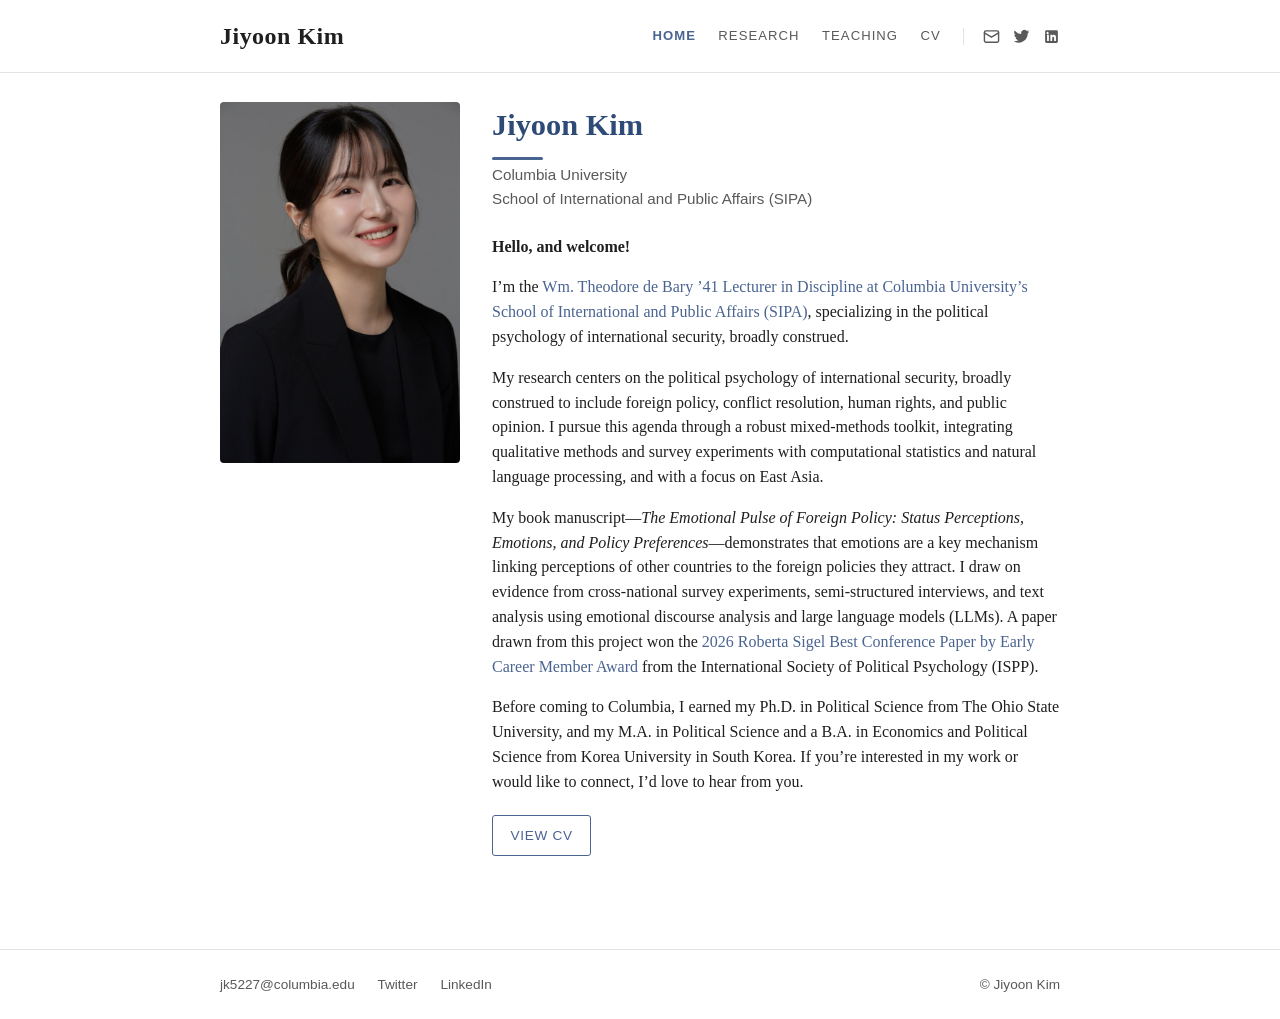
==== index.html @ d42f577f "Update email, links, bio, and Fall 2026 teaching" ====
<!DOCTYPE html>
<html lang="en">
<head>
  <meta charset="utf-8">
  <meta name="viewport" content="width=device-width, initial-scale=1">
  <title>Jiyoon Kim</title>
  <meta name="description" content="Jiyoon Kim — Lecturer at Columbia University SIPA. Political psychology of international security.">
  <link rel="stylesheet" href="css/style.css">
</head>
<body>
  <header>
    <div class="header-inner">
      <a class="site-title" href="index.html">Jiyoon Kim</a>
      <nav>
        <a href="index.html" class="active">Home</a>
        <a href="research.html">Research</a>
        <a href="teaching.html">Teaching</a>
        <a href="cv.html">CV</a>
        <span class="nav-social">
          <a href="mailto:jk5227@columbia.edu" aria-label="Email" title="Email"><svg viewBox="0 0 24 24" fill="none" stroke="currentColor" stroke-width="2" stroke-linecap="round" stroke-linejoin="round"><rect x="2" y="4" width="20" height="16" rx="2"/><path d="m2 7 10 6 10-6"/></svg></a>
          <a href="https://twitter.com/jiyoon_kim_" aria-label="Twitter" title="Twitter"><svg viewBox="0 0 24 24" fill="currentColor"><path d="M23 4.9c-.8.4-1.7.7-2.6.8a4.6 4.6 0 0 0 2-2.5c-.9.5-1.9.9-2.9 1.1a4.5 4.5 0 0 0-7.8 4.1A12.9 12.9 0 0 1 2.4 3.7a4.5 4.5 0 0 0 1.4 6 4.4 4.4 0 0 1-2-.5v.1c0 2.2 1.5 4 3.6 4.4a4.5 4.5 0 0 1-2 .1 4.5 4.5 0 0 0 4.2 3.1A9.1 9.1 0 0 1 1 18.8a12.8 12.8 0 0 0 6.9 2c8.3 0 12.9-6.9 12.9-12.9v-.6c.9-.6 1.6-1.4 2.2-2.4z"/></svg></a>
          <a href="https://www.linkedin.com/in/jiyoon-kim-1bb18b288/" aria-label="LinkedIn" title="LinkedIn"><svg viewBox="0 0 24 24" fill="currentColor"><path d="M19 3H5a2 2 0 0 0-2 2v14a2 2 0 0 0 2 2h14a2 2 0 0 0 2-2V5a2 2 0 0 0-2-2zM8.3 18.3H5.7V9.7h2.6v8.6zM7 8.6a1.6 1.6 0 1 1 0-3.1 1.6 1.6 0 0 1 0 3.1zm11.3 9.7h-2.6v-4.2c0-1-.4-1.7-1.3-1.7-.7 0-1.1.5-1.3 1l-.1.7v4.2h-2.6V9.7h2.6v1.1c.3-.5 1-1.3 2.3-1.3 1.7 0 3 1.1 3 3.5v5.3z"/></svg></a>
        </span>
      </nav>
    </div>
  </header>

  <main>
    <div class="home-grid">
      <img src="assets/img/profile.jpg" alt="Portrait of Jiyoon Kim">
      <div class="home-name">
        <h1>Jiyoon Kim</h1>
        <p class="affiliation">Columbia University<br>School of International and Public Affairs (SIPA)</p>

        <p><strong>Hello, and welcome!</strong></p>
        <p>I&rsquo;m the <a href="https://www.sipa.columbia.edu/communities-connections/faculty/jiyoon-kim">Wm. Theodore de Bary &rsquo;41 Lecturer in Discipline at Columbia University&rsquo;s School of International and Public Affairs (SIPA)</a>, specializing in the political psychology of international security, broadly construed.</p>
        <p>My research centers on the political psychology of international security, broadly construed to include foreign policy, conflict resolution, human rights, and public opinion. I pursue this agenda through a robust mixed-methods toolkit, integrating qualitative methods and survey experiments with computational statistics and natural language processing, and with a focus on East Asia.</p>
        <p>My book manuscript&mdash;<em>The Emotional Pulse of Foreign Policy: Status Perceptions, Emotions, and Policy Preferences</em>&mdash;demonstrates that emotions are a key mechanism linking perceptions of other countries to the foreign policies they attract. I draw on evidence from cross-national survey experiments, semi-structured interviews, and text analysis using emotional discourse analysis and large language models (LLMs). A paper drawn from this project won the <a href="https://ispp.org/awards/sigel/">2026 Roberta Sigel Best Conference Paper by Early Career Member Award</a> from the International Society of Political Psychology (ISPP).</p>
        <p>Before coming to Columbia, I earned my Ph.D. in Political Science from The Ohio State University, and my M.A. in Political Science and a B.A. in Economics and Political Science from Korea University in South Korea. If you&rsquo;re interested in my work or would like to connect, I&rsquo;d love to hear from you.</p>

        <p><a class="btn" href="cv.html">View CV</a></p>
      </div>
    </div>
  </main>

  <footer>
    <div class="footer-inner">
      <div>
        <a href="mailto:jk5227@columbia.edu">jk5227@columbia.edu</a>
        <a href="https://twitter.com/jiyoon_kim_">Twitter</a>
        <a href="https://www.linkedin.com/in/jiyoon-kim-1bb18b288/">LinkedIn</a>
      </div>
      <div>&copy; Jiyoon Kim</div>
    </div>
  </footer>
</body>
</html>
---- css/style.css ----
/* Jiyoon Kim — personal academic site */

:root {
  --text: #1f1f1f;
  --muted: #595959;
  --accent: #4a6491;
  --heading: #2e4a76;
  --rule: #e3e3e3;
  --bg: #ffffff;
  --max-width: 880px;
  --serif: "Iowan Old Style", "Palatino Linotype", Palatino, Georgia, serif;
  --sans: -apple-system, BlinkMacSystemFont, "Segoe UI", "Helvetica Neue", Arial, sans-serif;
}

* { box-sizing: border-box; }

body {
  margin: 0;
  font-family: var(--serif);
  font-size: 16px;
  line-height: 1.55;
  color: var(--text);
  background: var(--bg);
}

a { color: var(--accent); text-decoration: none; }
a:hover { text-decoration: underline; }

/* Header / nav */
header {
  border-bottom: 1px solid var(--rule);
}
.header-inner {
  max-width: var(--max-width);
  margin: 0 auto;
  padding: 1.1rem 1.25rem;
  display: flex;
  align-items: center;
  justify-content: space-between;
  flex-wrap: wrap;
  gap: 0.5rem 1.5rem;
}
.site-title {
  font-size: 1.5rem;
  letter-spacing: 0.02em;
  color: var(--text);
  font-weight: 600;
}
.site-title:hover { text-decoration: none; }
nav { font-family: var(--sans); font-size: 0.95rem; }
nav a {
  color: var(--muted);
  margin-left: 1.4rem;
  text-transform: uppercase;
  letter-spacing: 0.08em;
  font-size: 0.82rem;
}
nav a:first-child { margin-left: 0; }
nav a:hover { color: var(--text); text-decoration: none; }
nav a.active { color: var(--accent); font-weight: 600; }

/* Social icons in nav */
nav { display: flex; align-items: center; }
.nav-social {
  display: inline-flex;
  align-items: center;
  margin-left: 1.4rem;
  padding-left: 1.2rem;
  border-left: 1px solid var(--rule);
}
.nav-social a {
  margin-left: 0.8rem;
  text-transform: none;
  letter-spacing: 0;
  display: inline-flex;
}
.nav-social a:first-child { margin-left: 0; }
.nav-social svg { width: 17px; height: 17px; display: block; }
.nav-social a:hover { color: var(--accent); }

/* Layout */
main {
  max-width: var(--max-width);
  margin: 0 auto;
  padding: 1.8rem 1.25rem 2.5rem;
}
h1 {
  font-size: 1.9rem;
  font-weight: 600;
  margin: 0 0 1.2rem;
  color: var(--heading);
}
h1::after {
  content: "";
  display: block;
  width: 3.2rem;
  height: 3px;
  background: var(--accent);
  border-radius: 2px;
  margin-top: 0.5rem;
}
h2 {
  font-size: 1.3rem;
  font-weight: 600;
  margin: 2.2rem 0 0.8rem;
  color: var(--heading);
  border-bottom: 2px solid var(--accent);
  padding-bottom: 0.35rem;
}
.muted { color: var(--muted); }

/* Intro lede under the page title */
.lede {
  font-size: 0.9rem;
  line-height: 1.6;
  color: var(--muted);
}
.lede + .lede { margin-top: 0.4rem; }
.lede-rule {
  border: none;
  border-top: 1px solid var(--rule);
  margin: 1.8rem 0 0;
}

/* Home */
.home-grid {
  display: grid;
  grid-template-columns: 240px 1fr;
  gap: 2rem;
  align-items: start;
}
.home-grid img {
  width: 100%;
  border-radius: 4px;
}
.home-name h1 { margin-bottom: 0.2rem; }
.affiliation {
  font-family: var(--sans);
  color: var(--muted);
  font-size: 0.95rem;
  margin: 0 0 1.5rem;
}
@media (max-width: 700px) {
  .home-grid { grid-template-columns: 1fr; }
  .home-grid img { max-width: 320px; }
}

/* Research entries */
.paper { margin-bottom: 1.8rem; }
.paper-title { font-weight: 600; color: var(--heading); }
.paper-note {
  font-family: var(--sans);
  font-size: 0.85rem;
  color: var(--muted);
}
/* Abstract / PDF chips */
.paper-actions {
  display: flex;
  align-items: center;
  flex-wrap: wrap;
  gap: 0.6rem;
  margin-top: 0.5rem;
  font-family: var(--sans);
}
.chip,
.paper-actions summary {
  display: inline-flex;
  align-items: center;
  gap: 0.35rem;
  border: 1px solid var(--accent);
  color: var(--accent);
  font-size: 0.78rem;
  letter-spacing: 0.05em;
  text-transform: uppercase;
  padding: 0.28rem 0.75rem;
  border-radius: 3px;
  cursor: pointer;
  user-select: none;
  list-style: none;
}
.paper-actions summary::-webkit-details-marker { display: none; }
.chip:hover,
.paper-actions summary:hover {
  background: var(--accent);
  color: #fff;
  text-decoration: none;
}
.paper-actions details[open] summary {
  background: var(--accent);
  color: #fff;
}
.chip svg { width: 13px; height: 13px; }
.abstract {
  display: none;
  margin: 0.7rem 0 0;
  font-size: 0.95rem;
  color: var(--muted);
}
.paper:has(details[open]) .abstract { display: block; }

/* Buttons */
.btn {
  display: inline-block;
  font-family: var(--sans);
  font-size: 0.85rem;
  letter-spacing: 0.05em;
  text-transform: uppercase;
  border: 1px solid var(--accent);
  padding: 0.55rem 1.1rem;
  border-radius: 3px;
  margin: 0.3rem 0.6rem 0.3rem 0;
}
.btn:hover { background: var(--accent); color: #fff; text-decoration: none; }

/* Teaching */
.course { margin-bottom: 1.6rem; }
.course strong { color: var(--heading); }
ul.ta-list { padding-left: 1.2rem; }
ul.ta-list li { margin-bottom: 0.35rem; }

/* CV embed */
.cv-frame {
  width: 100%;
  height: 85vh;
  border: 1px solid var(--rule);
  border-radius: 4px;
  margin-top: 1rem;
}

/* Footer */
footer {
  border-top: 1px solid var(--rule);
  margin-top: 2rem;
}
.footer-inner {
  max-width: var(--max-width);
  margin: 0 auto;
  padding: 1.5rem 1.25rem;
  font-family: var(--sans);
  font-size: 0.85rem;
  color: var(--muted);
  display: flex;
  justify-content: space-between;
  flex-wrap: wrap;
  gap: 0.5rem 1.5rem;
}
.footer-inner a { color: var(--muted); margin-right: 1.2rem; }
.footer-inner a:hover { color: var(--text); }
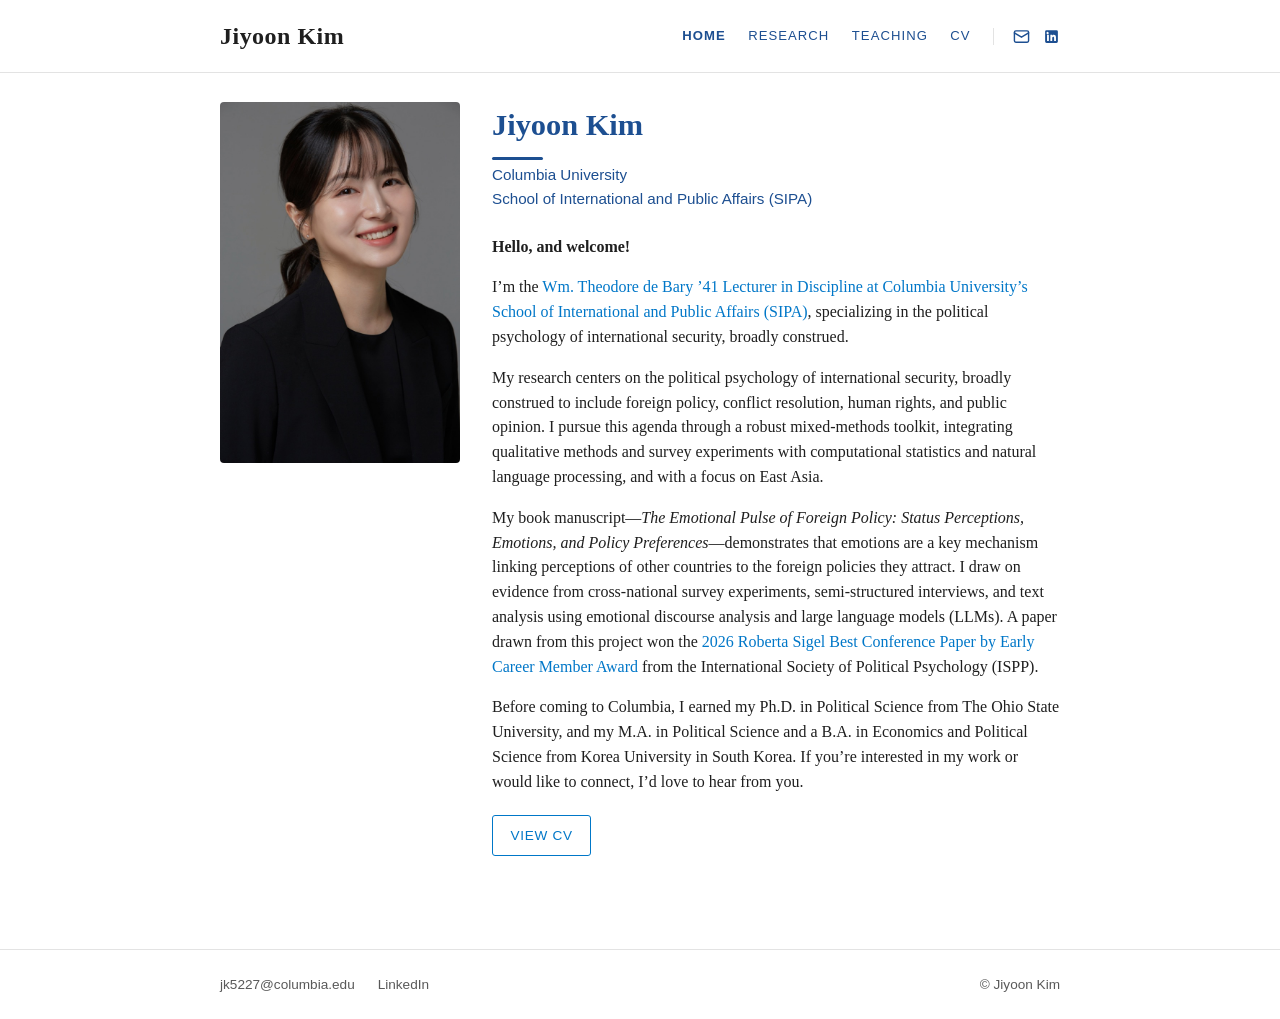
==== commit 856f2695: "Update contact email, links, colors, and teaching page - Email updated to jk5227@columbia.edu across" ====
--- a/index.html
+++ b/index.html
@@ -18,7 +18,6 @@
         <a href="cv.html">CV</a>
         <span class="nav-social">
           <a href="mailto:jk5227@columbia.edu" aria-label="Email" title="Email"><svg viewBox="0 0 24 24" fill="none" stroke="currentColor" stroke-width="2" stroke-linecap="round" stroke-linejoin="round"><rect x="2" y="4" width="20" height="16" rx="2"/><path d="m2 7 10 6 10-6"/></svg></a>
-          <a href="https://twitter.com/jiyoon_kim_" aria-label="Twitter" title="Twitter"><svg viewBox="0 0 24 24" fill="currentColor"><path d="M23 4.9c-.8.4-1.7.7-2.6.8a4.6 4.6 0 0 0 2-2.5c-.9.5-1.9.9-2.9 1.1a4.5 4.5 0 0 0-7.8 4.1A12.9 12.9 0 0 1 2.4 3.7a4.5 4.5 0 0 0 1.4 6 4.4 4.4 0 0 1-2-.5v.1c0 2.2 1.5 4 3.6 4.4a4.5 4.5 0 0 1-2 .1 4.5 4.5 0 0 0 4.2 3.1A9.1 9.1 0 0 1 1 18.8a12.8 12.8 0 0 0 6.9 2c8.3 0 12.9-6.9 12.9-12.9v-.6c.9-.6 1.6-1.4 2.2-2.4z"/></svg></a>
           <a href="https://www.linkedin.com/in/jiyoon-kim-1bb18b288/" aria-label="LinkedIn" title="LinkedIn"><svg viewBox="0 0 24 24" fill="currentColor"><path d="M19 3H5a2 2 0 0 0-2 2v14a2 2 0 0 0 2 2h14a2 2 0 0 0 2-2V5a2 2 0 0 0-2-2zM8.3 18.3H5.7V9.7h2.6v8.6zM7 8.6a1.6 1.6 0 1 1 0-3.1 1.6 1.6 0 0 1 0 3.1zm11.3 9.7h-2.6v-4.2c0-1-.4-1.7-1.3-1.7-.7 0-1.1.5-1.3 1l-.1.7v4.2h-2.6V9.7h2.6v1.1c.3-.5 1-1.3 2.3-1.3 1.7 0 3 1.1 3 3.5v5.3z"/></svg></a>
         </span>
       </nav>
@@ -47,7 +46,6 @@
     <div class="footer-inner">
       <div>
         <a href="mailto:jk5227@columbia.edu">jk5227@columbia.edu</a>
-        <a href="https://twitter.com/jiyoon_kim_">Twitter</a>
         <a href="https://www.linkedin.com/in/jiyoon-kim-1bb18b288/">LinkedIn</a>
       </div>
       <div>&copy; Jiyoon Kim</div>
--- a/css/style.css
+++ b/css/style.css
@@ -3,8 +3,12 @@
 :root {
   --text: #1f1f1f;
   --muted: #595959;
-  --accent: #4a6491;
-  --heading: #2e4a76;
+  /* Primary Blue (Pantone 7686C): menu items, titles, subtitle */
+  --primary: #1D4F91;
+  /* Secondary Blue 2 (Pantone 3005C): hyperlinks, courses, papers */
+  --secondary: #0077C8;
+  --accent: var(--secondary);
+  --heading: var(--primary);
   --rule: #e3e3e3;
   --bg: #ffffff;
   --max-width: 880px;
@@ -49,15 +53,15 @@
 .site-title:hover { text-decoration: none; }
 nav { font-family: var(--sans); font-size: 0.95rem; }
 nav a {
-  color: var(--muted);
+  color: var(--primary);
   margin-left: 1.4rem;
   text-transform: uppercase;
   letter-spacing: 0.08em;
   font-size: 0.82rem;
 }
 nav a:first-child { margin-left: 0; }
-nav a:hover { color: var(--text); text-decoration: none; }
-nav a.active { color: var(--accent); font-weight: 600; }
+nav a:hover { color: var(--secondary); text-decoration: none; }
+nav a.active { color: var(--primary); font-weight: 600; }
 
 /* Social icons in nav */
 nav { display: flex; align-items: center; }
@@ -95,7 +99,7 @@
   display: block;
   width: 3.2rem;
   height: 3px;
-  background: var(--accent);
+  background: var(--primary);
   border-radius: 2px;
   margin-top: 0.5rem;
 }
@@ -104,8 +108,17 @@
   font-weight: 600;
   margin: 2.2rem 0 0.8rem;
   color: var(--heading);
-  border-bottom: 2px solid var(--accent);
+  border-bottom: 2px solid var(--primary);
   padding-bottom: 0.35rem;
+}
+h3 {
+  font-family: var(--sans);
+  font-size: 0.85rem;
+  font-weight: 600;
+  letter-spacing: 0.08em;
+  text-transform: uppercase;
+  color: var(--muted);
+  margin: 1.6rem 0 0.5rem;
 }
 .muted { color: var(--muted); }
 
@@ -136,7 +149,7 @@
 .home-name h1 { margin-bottom: 0.2rem; }
 .affiliation {
   font-family: var(--sans);
-  color: var(--muted);
+  color: var(--primary);
   font-size: 0.95rem;
   margin: 0 0 1.5rem;
 }
@@ -147,7 +160,7 @@
 
 /* Research entries */
 .paper { margin-bottom: 1.8rem; }
-.paper-title { font-weight: 600; color: var(--heading); }
+.paper-title { font-weight: 600; color: var(--secondary); }
 .paper-note {
   font-family: var(--sans);
   font-size: 0.85rem;
@@ -214,7 +227,7 @@
 
 /* Teaching */
 .course { margin-bottom: 1.6rem; }
-.course strong { color: var(--heading); }
+.course strong { color: var(--secondary); }
 ul.ta-list { padding-left: 1.2rem; }
 ul.ta-list li { margin-bottom: 0.35rem; }
 
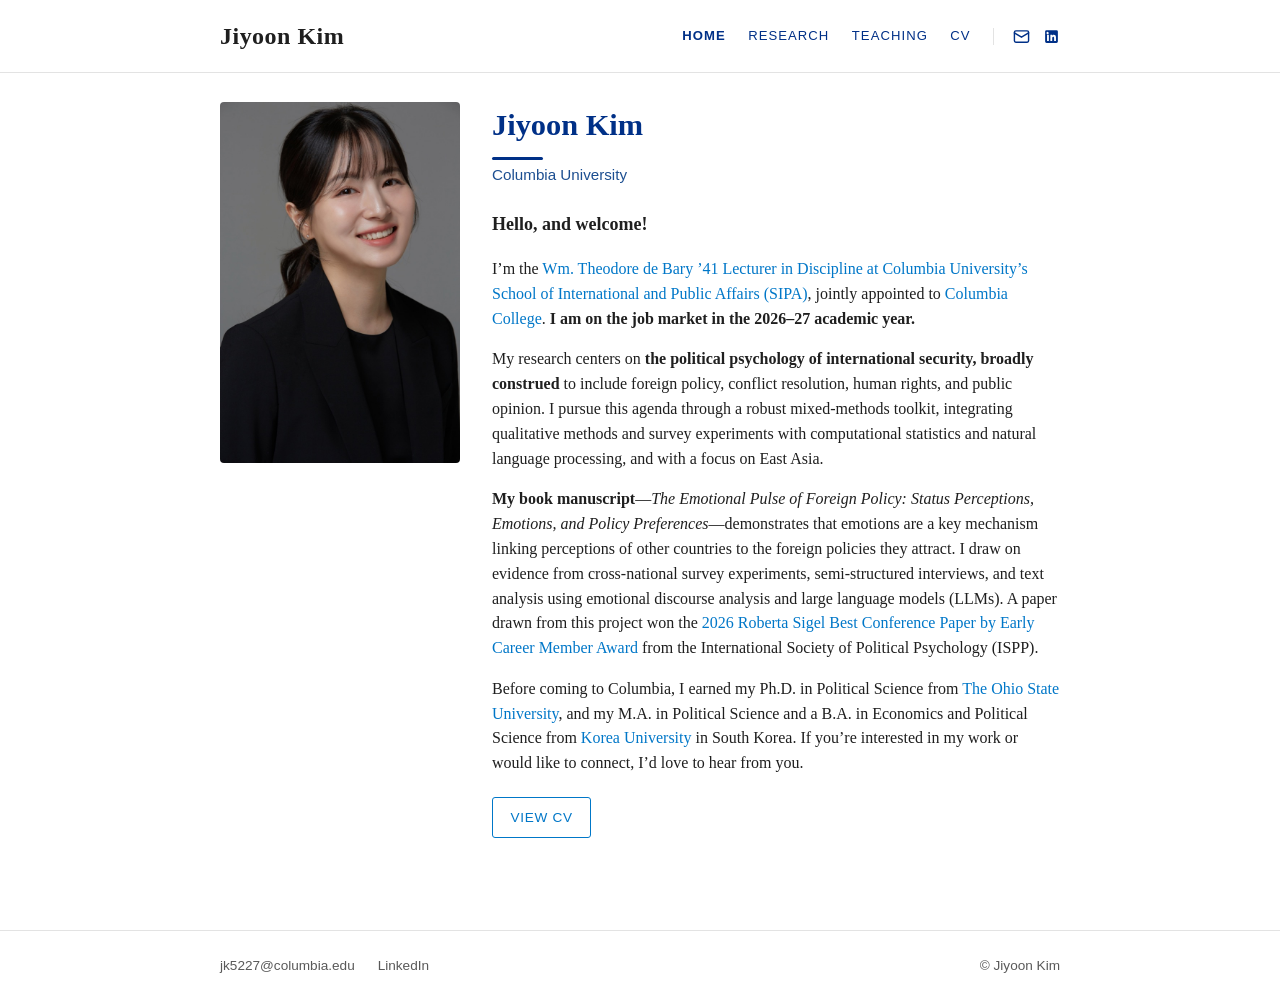
==== commit a74fbc1a: "Refine palette and rewrite homepage intro - Header site title back to black; page and section titles" ====
--- a/index.html
+++ b/index.html
@@ -29,13 +29,13 @@
       <img src="assets/img/profile.jpg" alt="Portrait of Jiyoon Kim">
       <div class="home-name">
         <h1>Jiyoon Kim</h1>
-        <p class="affiliation">Columbia University<br>School of International and Public Affairs (SIPA)</p>
+        <p class="affiliation">Columbia University</p>
 
-        <p><strong>Hello, and welcome!</strong></p>
-        <p>I&rsquo;m the <a href="https://www.sipa.columbia.edu/communities-connections/faculty/jiyoon-kim">Wm. Theodore de Bary &rsquo;41 Lecturer in Discipline at Columbia University&rsquo;s School of International and Public Affairs (SIPA)</a>, specializing in the political psychology of international security, broadly construed.</p>
-        <p>My research centers on the political psychology of international security, broadly construed to include foreign policy, conflict resolution, human rights, and public opinion. I pursue this agenda through a robust mixed-methods toolkit, integrating qualitative methods and survey experiments with computational statistics and natural language processing, and with a focus on East Asia.</p>
-        <p>My book manuscript&mdash;<em>The Emotional Pulse of Foreign Policy: Status Perceptions, Emotions, and Policy Preferences</em>&mdash;demonstrates that emotions are a key mechanism linking perceptions of other countries to the foreign policies they attract. I draw on evidence from cross-national survey experiments, semi-structured interviews, and text analysis using emotional discourse analysis and large language models (LLMs). A paper drawn from this project won the <a href="https://ispp.org/awards/sigel/">2026 Roberta Sigel Best Conference Paper by Early Career Member Award</a> from the International Society of Political Psychology (ISPP).</p>
-        <p>Before coming to Columbia, I earned my Ph.D. in Political Science from The Ohio State University, and my M.A. in Political Science and a B.A. in Economics and Political Science from Korea University in South Korea. If you&rsquo;re interested in my work or would like to connect, I&rsquo;d love to hear from you.</p>
+        <p class="welcome"><strong>Hello, and welcome!</strong></p>
+        <p>I&rsquo;m the <a href="https://www.sipa.columbia.edu/communities-connections/faculty/jiyoon-kim">Wm. Theodore de Bary &rsquo;41 Lecturer in Discipline at Columbia University&rsquo;s School of International and Public Affairs (SIPA)</a>, jointly appointed to <a href="https://www.college.columbia.edu/">Columbia College</a>. <strong>I am on the job market in the 2026&ndash;27 academic year.</strong></p>
+        <p>My research centers on <strong>the political psychology of international security, broadly construed</strong> to include foreign policy, conflict resolution, human rights, and public opinion. I pursue this agenda through a robust mixed-methods toolkit, integrating qualitative methods and survey experiments with computational statistics and natural language processing, and with a focus on East Asia.</p>
+        <p><strong>My book manuscript</strong>&mdash;<em>The Emotional Pulse of Foreign Policy: Status Perceptions, Emotions, and Policy Preferences</em>&mdash;demonstrates that emotions are a key mechanism linking perceptions of other countries to the foreign policies they attract. I draw on evidence from cross-national survey experiments, semi-structured interviews, and text analysis using emotional discourse analysis and large language models (LLMs). A paper drawn from this project won the <a href="https://ispp.org/awards/sigel/">2026 Roberta Sigel Best Conference Paper by Early Career Member Award</a> from the International Society of Political Psychology (ISPP).</p>
+        <p>Before coming to Columbia, I earned my Ph.D. in Political Science from <a href="https://www.osu.edu/">The Ohio State University</a>, and my M.A. in Political Science and a B.A. in Economics and Political Science from <a href="https://www.korea.edu/">Korea University</a> in South Korea. If you&rsquo;re interested in my work or would like to connect, I&rsquo;d love to hear from you.</p>
 
         <p><a class="btn" href="cv.html">View CV</a></p>
       </div>
--- a/css/style.css
+++ b/css/style.css
@@ -3,9 +3,11 @@
 :root {
   --text: #1f1f1f;
   --muted: #595959;
-  /* Primary Blue (Pantone 7686C): menu items, titles, subtitle */
+  /* Layer 1 — Secondary Blue 1 (Pantone 287C): header, name on home page */
+  --blue-dark: #003087;
+  /* Layer 2 — Primary Blue (Pantone 7686C): all other colored text */
   --primary: #1D4F91;
-  /* Secondary Blue 2 (Pantone 3005C): hyperlinks, courses, papers */
+  /* Layer 3 — Secondary Blue 2 (Pantone 3005C): hyperlinks, buttons */
   --secondary: #0077C8;
   --accent: var(--secondary);
   --heading: var(--primary);
@@ -53,7 +55,7 @@
 .site-title:hover { text-decoration: none; }
 nav { font-family: var(--sans); font-size: 0.95rem; }
 nav a {
-  color: var(--primary);
+  color: var(--blue-dark);
   margin-left: 1.4rem;
   text-transform: uppercase;
   letter-spacing: 0.08em;
@@ -61,7 +63,7 @@
 }
 nav a:first-child { margin-left: 0; }
 nav a:hover { color: var(--secondary); text-decoration: none; }
-nav a.active { color: var(--primary); font-weight: 600; }
+nav a.active { color: var(--blue-dark); font-weight: 600; }
 
 /* Social icons in nav */
 nav { display: flex; align-items: center; }
@@ -92,14 +94,14 @@
   font-size: 1.9rem;
   font-weight: 600;
   margin: 0 0 1.2rem;
-  color: var(--heading);
+  color: var(--blue-dark);
 }
 h1::after {
   content: "";
   display: block;
   width: 3.2rem;
   height: 3px;
-  background: var(--primary);
+  background: currentColor;
   border-radius: 2px;
   margin-top: 0.5rem;
 }
@@ -107,8 +109,8 @@
   font-size: 1.3rem;
   font-weight: 600;
   margin: 2.2rem 0 0.8rem;
-  color: var(--heading);
-  border-bottom: 2px solid var(--primary);
+  color: var(--blue-dark);
+  border-bottom: 2px solid var(--blue-dark);
   padding-bottom: 0.35rem;
 }
 h3 {
@@ -146,13 +148,14 @@
   width: 100%;
   border-radius: 4px;
 }
-.home-name h1 { margin-bottom: 0.2rem; }
+.home-name h1 { margin-bottom: 0.2rem; color: var(--blue-dark); }
 .affiliation {
   font-family: var(--sans);
   color: var(--primary);
   font-size: 0.95rem;
   margin: 0 0 1.5rem;
 }
+.welcome { font-size: 1.125rem; }
 @media (max-width: 700px) {
   .home-grid { grid-template-columns: 1fr; }
   .home-grid img { max-width: 320px; }
@@ -160,7 +163,7 @@
 
 /* Research entries */
 .paper { margin-bottom: 1.8rem; }
-.paper-title { font-weight: 600; color: var(--secondary); }
+.paper-title { font-weight: 600; color: var(--primary); }
 .paper-note {
   font-family: var(--sans);
   font-size: 0.85rem;
@@ -227,7 +230,7 @@
 
 /* Teaching */
 .course { margin-bottom: 1.6rem; }
-.course strong { color: var(--secondary); }
+.course strong { color: var(--primary); }
 ul.ta-list { padding-left: 1.2rem; }
 ul.ta-list li { margin-bottom: 0.35rem; }
 
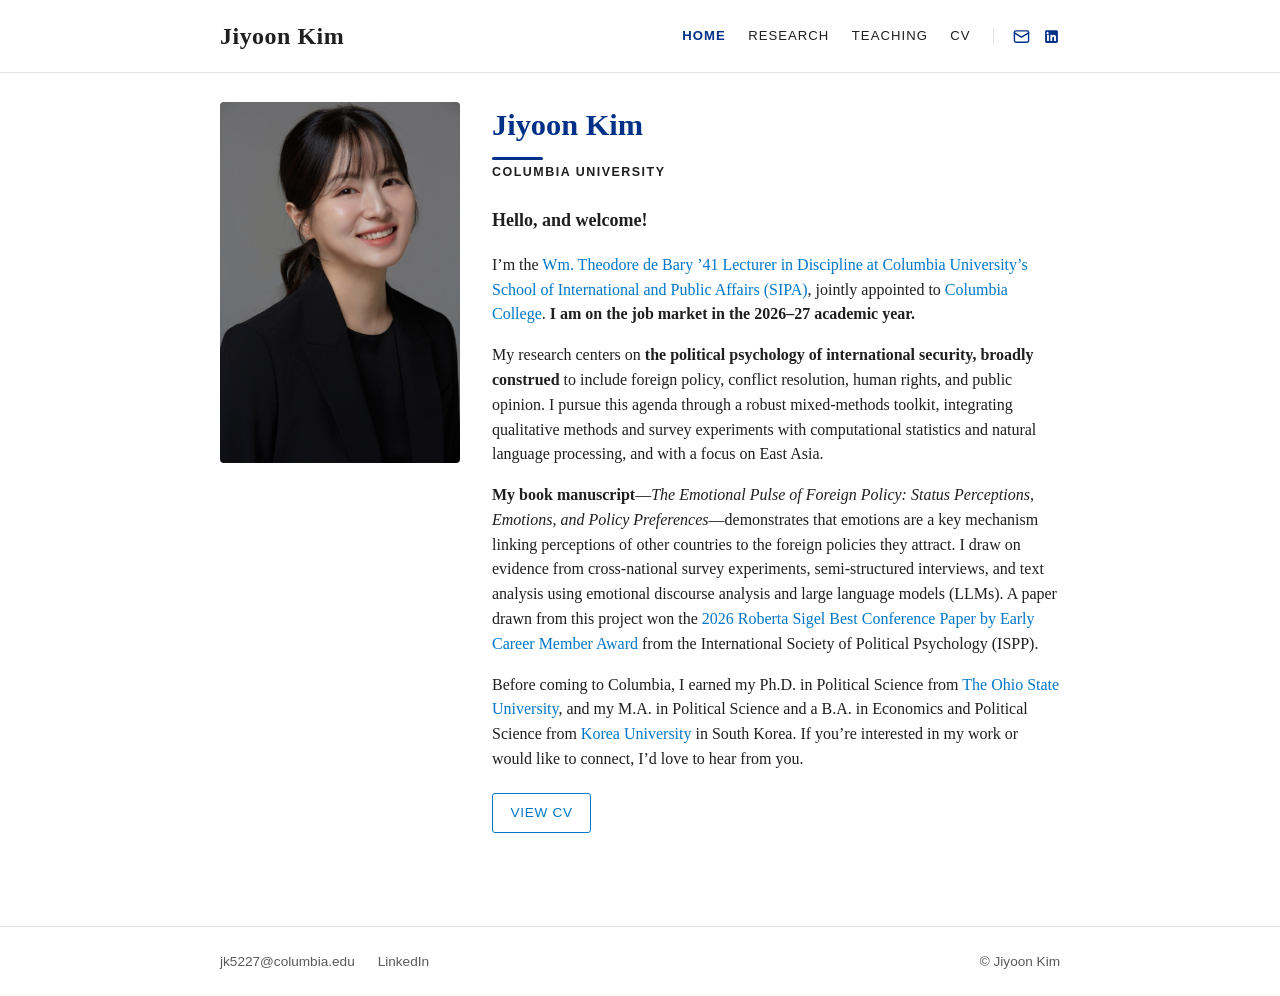
==== commit 006afb00: "Black nav links, modern affiliation kicker, versioned stylesheet - Non-active nav links black; email" ====
--- a/index.html
+++ b/index.html
@@ -5,7 +5,7 @@
   <meta name="viewport" content="width=device-width, initial-scale=1">
   <title>Jiyoon Kim</title>
   <meta name="description" content="Jiyoon Kim — Lecturer at Columbia University SIPA. Political psychology of international security.">
-  <link rel="stylesheet" href="css/style.css">
+  <link rel="stylesheet" href="css/style.css?v=4">
 </head>
 <body>
   <header>
--- a/css/style.css
+++ b/css/style.css
@@ -55,7 +55,7 @@
 .site-title:hover { text-decoration: none; }
 nav { font-family: var(--sans); font-size: 0.95rem; }
 nav a {
-  color: var(--blue-dark);
+  color: var(--text);
   margin-left: 1.4rem;
   text-transform: uppercase;
   letter-spacing: 0.08em;
@@ -75,6 +75,7 @@
   border-left: 1px solid var(--rule);
 }
 .nav-social a {
+  color: var(--blue-dark);
   margin-left: 0.8rem;
   text-transform: none;
   letter-spacing: 0;
@@ -151,8 +152,11 @@
 .home-name h1 { margin-bottom: 0.2rem; color: var(--blue-dark); }
 .affiliation {
   font-family: var(--sans);
-  color: var(--primary);
-  font-size: 0.95rem;
+  color: var(--text);
+  font-size: 0.78rem;
+  font-weight: 600;
+  text-transform: uppercase;
+  letter-spacing: 0.12em;
   margin: 0 0 1.5rem;
 }
 .welcome { font-size: 1.125rem; }
@@ -233,6 +237,7 @@
 .course strong { color: var(--primary); }
 ul.ta-list { padding-left: 1.2rem; }
 ul.ta-list li { margin-bottom: 0.35rem; }
+.ta-course { color: var(--primary); }
 
 /* CV embed */
 .cv-frame {
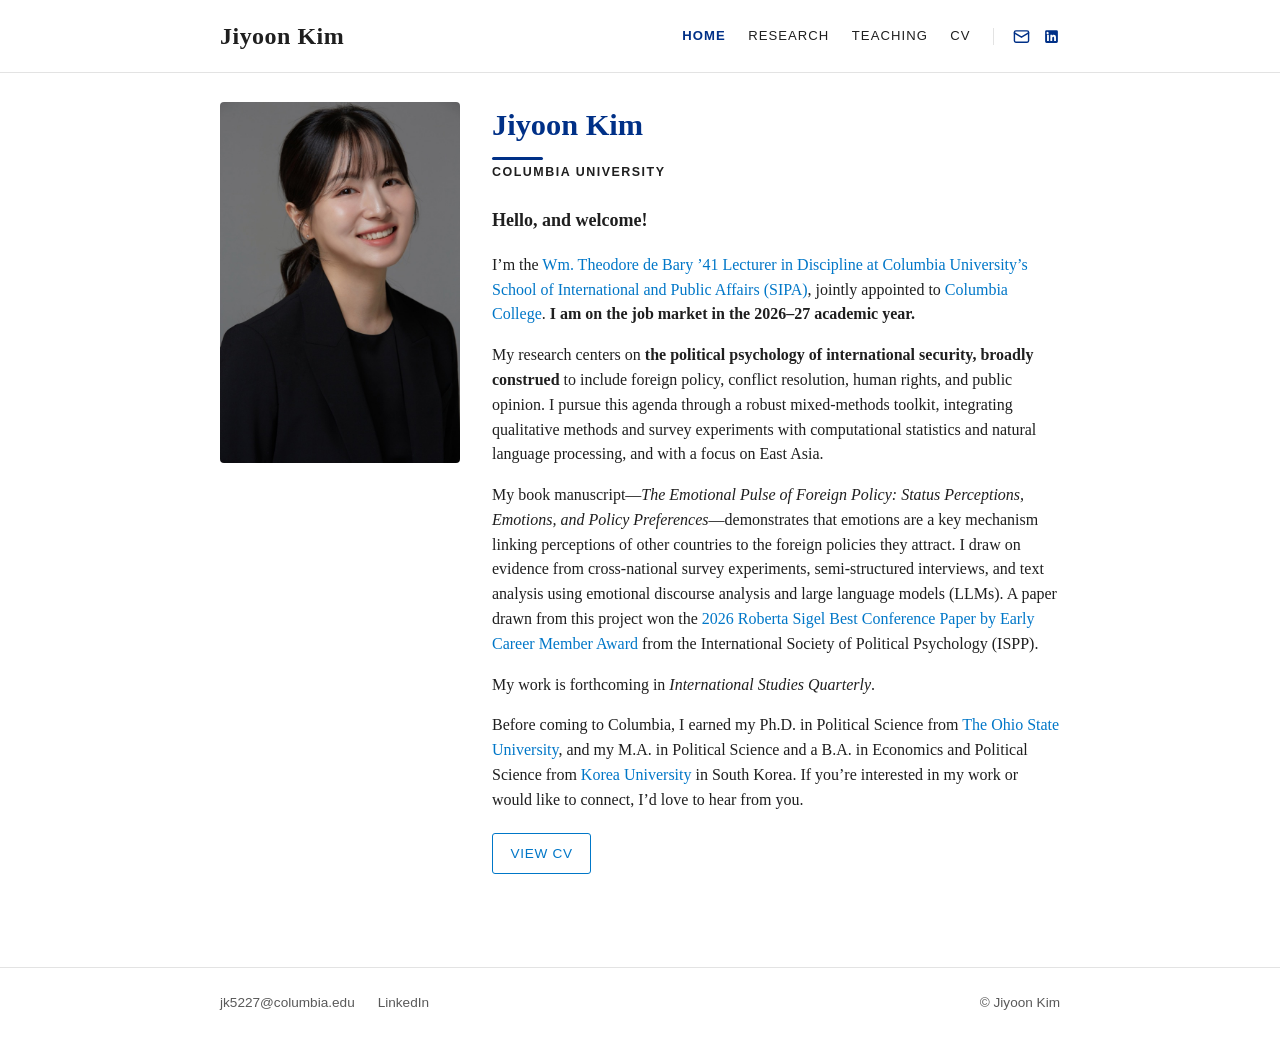
==== commit 4c68c5b4: "Unbold book manuscript lead-in; note ISQ forthcoming Co-Authored-By: Claude Opus 5 <noreply@anthropi" ====
--- a/index.html
+++ b/index.html
@@ -34,7 +34,8 @@
         <p class="welcome"><strong>Hello, and welcome!</strong></p>
         <p>I&rsquo;m the <a href="https://www.sipa.columbia.edu/communities-connections/faculty/jiyoon-kim">Wm. Theodore de Bary &rsquo;41 Lecturer in Discipline at Columbia University&rsquo;s School of International and Public Affairs (SIPA)</a>, jointly appointed to <a href="https://www.college.columbia.edu/">Columbia College</a>. <strong>I am on the job market in the 2026&ndash;27 academic year.</strong></p>
         <p>My research centers on <strong>the political psychology of international security, broadly construed</strong> to include foreign policy, conflict resolution, human rights, and public opinion. I pursue this agenda through a robust mixed-methods toolkit, integrating qualitative methods and survey experiments with computational statistics and natural language processing, and with a focus on East Asia.</p>
-        <p><strong>My book manuscript</strong>&mdash;<em>The Emotional Pulse of Foreign Policy: Status Perceptions, Emotions, and Policy Preferences</em>&mdash;demonstrates that emotions are a key mechanism linking perceptions of other countries to the foreign policies they attract. I draw on evidence from cross-national survey experiments, semi-structured interviews, and text analysis using emotional discourse analysis and large language models (LLMs). A paper drawn from this project won the <a href="https://ispp.org/awards/sigel/">2026 Roberta Sigel Best Conference Paper by Early Career Member Award</a> from the International Society of Political Psychology (ISPP).</p>
+        <p>My book manuscript&mdash;<em>The Emotional Pulse of Foreign Policy: Status Perceptions, Emotions, and Policy Preferences</em>&mdash;demonstrates that emotions are a key mechanism linking perceptions of other countries to the foreign policies they attract. I draw on evidence from cross-national survey experiments, semi-structured interviews, and text analysis using emotional discourse analysis and large language models (LLMs). A paper drawn from this project won the <a href="https://ispp.org/awards/sigel/">2026 Roberta Sigel Best Conference Paper by Early Career Member Award</a> from the International Society of Political Psychology (ISPP).</p>
+        <p>My work is forthcoming in <em>International Studies Quarterly</em>.</p>
         <p>Before coming to Columbia, I earned my Ph.D. in Political Science from <a href="https://www.osu.edu/">The Ohio State University</a>, and my M.A. in Political Science and a B.A. in Economics and Political Science from <a href="https://www.korea.edu/">Korea University</a> in South Korea. If you&rsquo;re interested in my work or would like to connect, I&rsquo;d love to hear from you.</p>
 
         <p><a class="btn" href="cv.html">View CV</a></p>
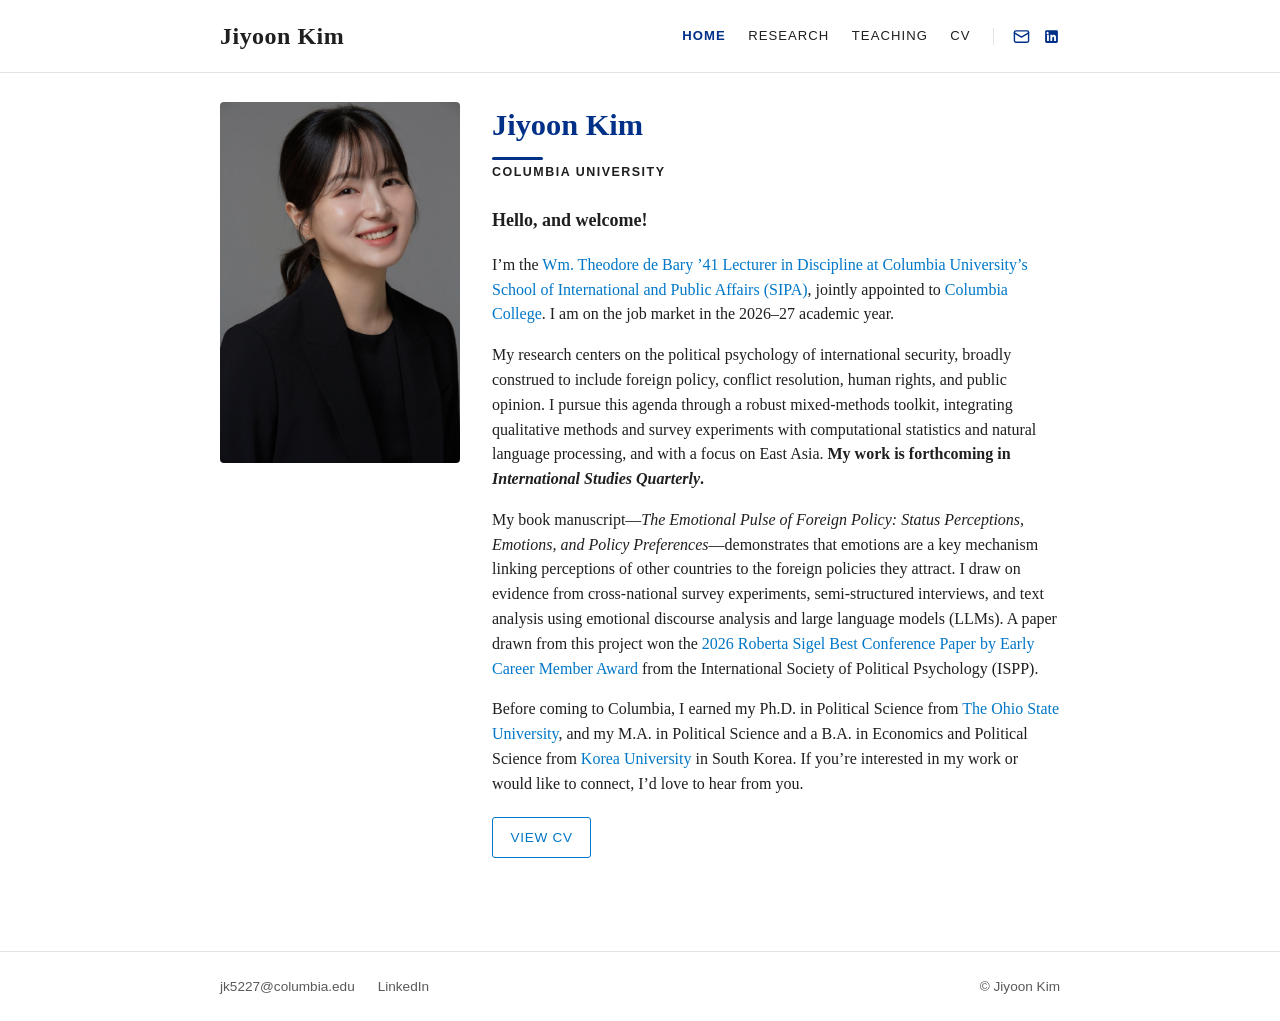
==== commit c939245f: "Update CV, add Fall 2026 syllabi, adjust homepage emphasis - Replace CV with the September 15 versio" ====
--- a/index.html
+++ b/index.html
@@ -32,10 +32,9 @@
         <p class="affiliation">Columbia University</p>
 
         <p class="welcome"><strong>Hello, and welcome!</strong></p>
-        <p>I&rsquo;m the <a href="https://www.sipa.columbia.edu/communities-connections/faculty/jiyoon-kim">Wm. Theodore de Bary &rsquo;41 Lecturer in Discipline at Columbia University&rsquo;s School of International and Public Affairs (SIPA)</a>, jointly appointed to <a href="https://www.college.columbia.edu/">Columbia College</a>. <strong>I am on the job market in the 2026&ndash;27 academic year.</strong></p>
-        <p>My research centers on <strong>the political psychology of international security, broadly construed</strong> to include foreign policy, conflict resolution, human rights, and public opinion. I pursue this agenda through a robust mixed-methods toolkit, integrating qualitative methods and survey experiments with computational statistics and natural language processing, and with a focus on East Asia.</p>
+        <p>I&rsquo;m the <a href="https://www.sipa.columbia.edu/communities-connections/faculty/jiyoon-kim">Wm. Theodore de Bary &rsquo;41 Lecturer in Discipline at Columbia University&rsquo;s School of International and Public Affairs (SIPA)</a>, jointly appointed to <a href="https://www.college.columbia.edu/">Columbia College</a>. I am on the job market in the 2026&ndash;27 academic year.</p>
+        <p>My research centers on the political psychology of international security, broadly construed to include foreign policy, conflict resolution, human rights, and public opinion. I pursue this agenda through a robust mixed-methods toolkit, integrating qualitative methods and survey experiments with computational statistics and natural language processing, and with a focus on East Asia. <strong>My work is forthcoming in <em>International Studies Quarterly</em>.</strong></p>
         <p>My book manuscript&mdash;<em>The Emotional Pulse of Foreign Policy: Status Perceptions, Emotions, and Policy Preferences</em>&mdash;demonstrates that emotions are a key mechanism linking perceptions of other countries to the foreign policies they attract. I draw on evidence from cross-national survey experiments, semi-structured interviews, and text analysis using emotional discourse analysis and large language models (LLMs). A paper drawn from this project won the <a href="https://ispp.org/awards/sigel/">2026 Roberta Sigel Best Conference Paper by Early Career Member Award</a> from the International Society of Political Psychology (ISPP).</p>
-        <p>My work is forthcoming in <em>International Studies Quarterly</em>.</p>
         <p>Before coming to Columbia, I earned my Ph.D. in Political Science from <a href="https://www.osu.edu/">The Ohio State University</a>, and my M.A. in Political Science and a B.A. in Economics and Political Science from <a href="https://www.korea.edu/">Korea University</a> in South Korea. If you&rsquo;re interested in my work or would like to connect, I&rsquo;d love to hear from you.</p>
 
         <p><a class="btn" href="cv.html">View CV</a></p>
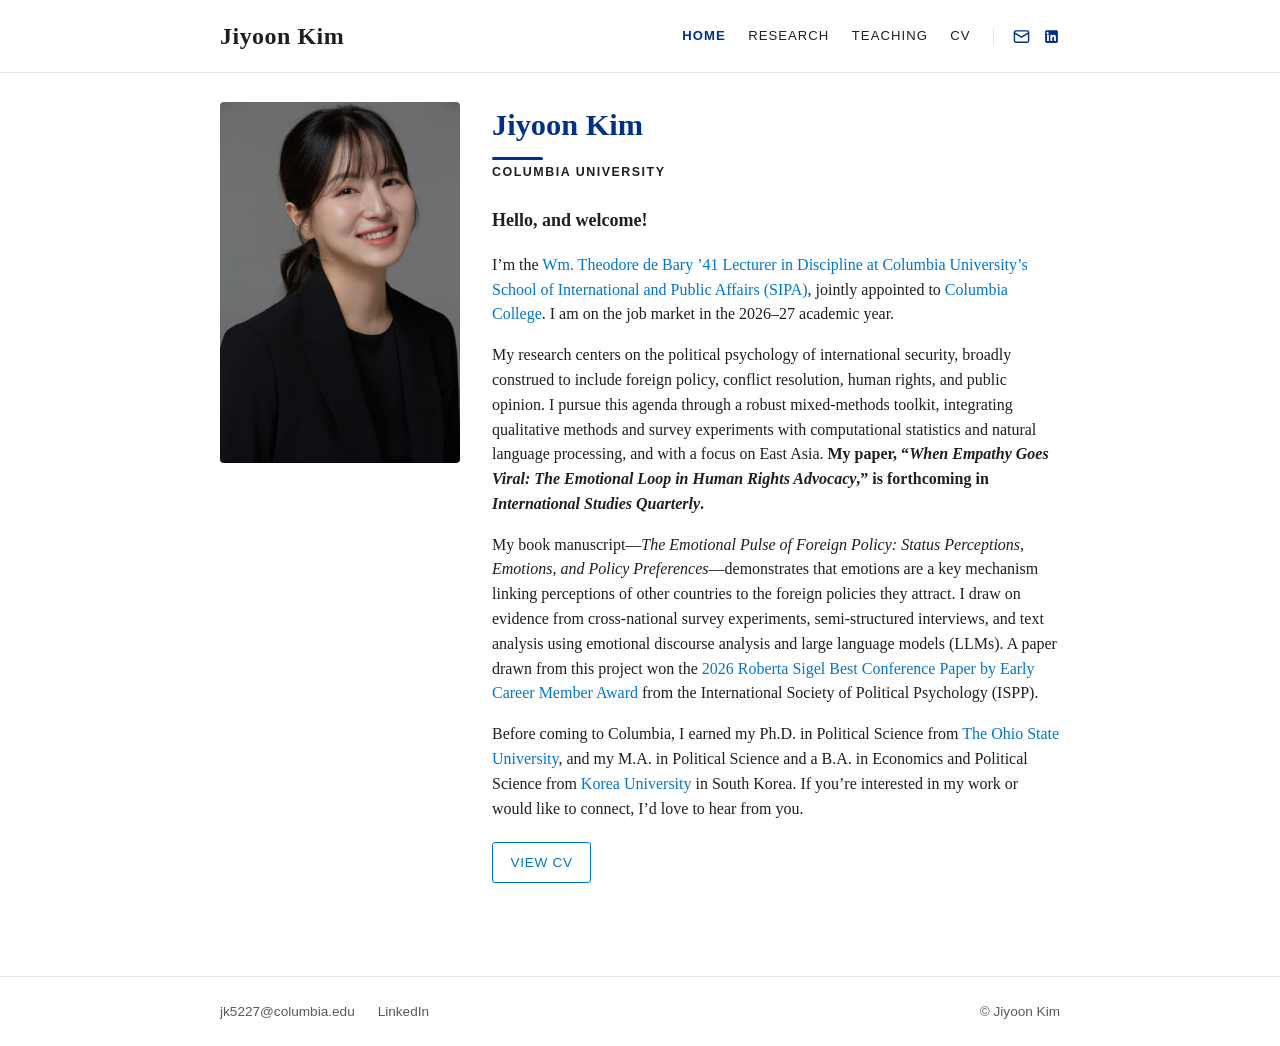
==== commit 986f4088: "Name the ISQ paper on the homepage; sync apology title; drop syllabus version stamp - Homepage now n" ====
--- a/index.html
+++ b/index.html
@@ -33,7 +33,7 @@
 
         <p class="welcome"><strong>Hello, and welcome!</strong></p>
         <p>I&rsquo;m the <a href="https://www.sipa.columbia.edu/communities-connections/faculty/jiyoon-kim">Wm. Theodore de Bary &rsquo;41 Lecturer in Discipline at Columbia University&rsquo;s School of International and Public Affairs (SIPA)</a>, jointly appointed to <a href="https://www.college.columbia.edu/">Columbia College</a>. I am on the job market in the 2026&ndash;27 academic year.</p>
-        <p>My research centers on the political psychology of international security, broadly construed to include foreign policy, conflict resolution, human rights, and public opinion. I pursue this agenda through a robust mixed-methods toolkit, integrating qualitative methods and survey experiments with computational statistics and natural language processing, and with a focus on East Asia. <strong>My work is forthcoming in <em>International Studies Quarterly</em>.</strong></p>
+        <p>My research centers on the political psychology of international security, broadly construed to include foreign policy, conflict resolution, human rights, and public opinion. I pursue this agenda through a robust mixed-methods toolkit, integrating qualitative methods and survey experiments with computational statistics and natural language processing, and with a focus on East Asia. <strong>My paper, &ldquo;<em>When Empathy Goes Viral: The Emotional Loop in Human Rights Advocacy</em>,&rdquo; is forthcoming in <em>International Studies Quarterly</em>.</strong></p>
         <p>My book manuscript&mdash;<em>The Emotional Pulse of Foreign Policy: Status Perceptions, Emotions, and Policy Preferences</em>&mdash;demonstrates that emotions are a key mechanism linking perceptions of other countries to the foreign policies they attract. I draw on evidence from cross-national survey experiments, semi-structured interviews, and text analysis using emotional discourse analysis and large language models (LLMs). A paper drawn from this project won the <a href="https://ispp.org/awards/sigel/">2026 Roberta Sigel Best Conference Paper by Early Career Member Award</a> from the International Society of Political Psychology (ISPP).</p>
         <p>Before coming to Columbia, I earned my Ph.D. in Political Science from <a href="https://www.osu.edu/">The Ohio State University</a>, and my M.A. in Political Science and a B.A. in Economics and Political Science from <a href="https://www.korea.edu/">Korea University</a> in South Korea. If you&rsquo;re interested in my work or would like to connect, I&rsquo;d love to hear from you.</p>
 
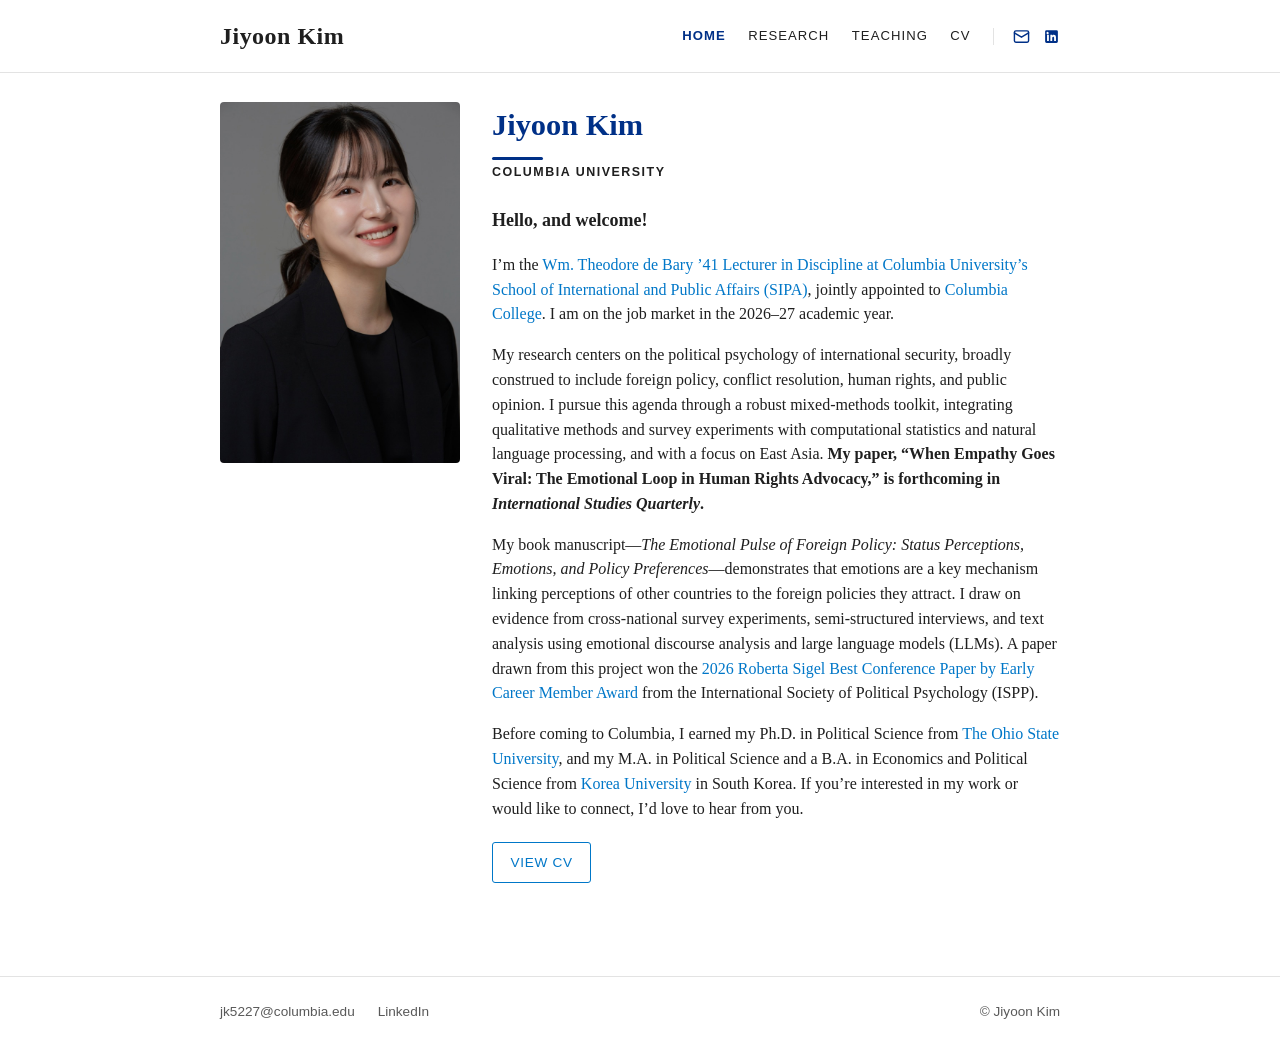
==== commit 5b17da5c: "Drop italics from the paper title in the homepage sentence Co-Authored-By: Claude Opus 5 <noreply@an" ====
--- a/index.html
+++ b/index.html
@@ -33,7 +33,7 @@
 
         <p class="welcome"><strong>Hello, and welcome!</strong></p>
         <p>I&rsquo;m the <a href="https://www.sipa.columbia.edu/communities-connections/faculty/jiyoon-kim">Wm. Theodore de Bary &rsquo;41 Lecturer in Discipline at Columbia University&rsquo;s School of International and Public Affairs (SIPA)</a>, jointly appointed to <a href="https://www.college.columbia.edu/">Columbia College</a>. I am on the job market in the 2026&ndash;27 academic year.</p>
-        <p>My research centers on the political psychology of international security, broadly construed to include foreign policy, conflict resolution, human rights, and public opinion. I pursue this agenda through a robust mixed-methods toolkit, integrating qualitative methods and survey experiments with computational statistics and natural language processing, and with a focus on East Asia. <strong>My paper, &ldquo;<em>When Empathy Goes Viral: The Emotional Loop in Human Rights Advocacy</em>,&rdquo; is forthcoming in <em>International Studies Quarterly</em>.</strong></p>
+        <p>My research centers on the political psychology of international security, broadly construed to include foreign policy, conflict resolution, human rights, and public opinion. I pursue this agenda through a robust mixed-methods toolkit, integrating qualitative methods and survey experiments with computational statistics and natural language processing, and with a focus on East Asia. <strong>My paper, &ldquo;When Empathy Goes Viral: The Emotional Loop in Human Rights Advocacy,&rdquo; is forthcoming in <em>International Studies Quarterly</em>.</strong></p>
         <p>My book manuscript&mdash;<em>The Emotional Pulse of Foreign Policy: Status Perceptions, Emotions, and Policy Preferences</em>&mdash;demonstrates that emotions are a key mechanism linking perceptions of other countries to the foreign policies they attract. I draw on evidence from cross-national survey experiments, semi-structured interviews, and text analysis using emotional discourse analysis and large language models (LLMs). A paper drawn from this project won the <a href="https://ispp.org/awards/sigel/">2026 Roberta Sigel Best Conference Paper by Early Career Member Award</a> from the International Society of Political Psychology (ISPP).</p>
         <p>Before coming to Columbia, I earned my Ph.D. in Political Science from <a href="https://www.osu.edu/">The Ohio State University</a>, and my M.A. in Political Science and a B.A. in Economics and Political Science from <a href="https://www.korea.edu/">Korea University</a> in South Korea. If you&rsquo;re interested in my work or would like to connect, I&rsquo;d love to hear from you.</p>
 
